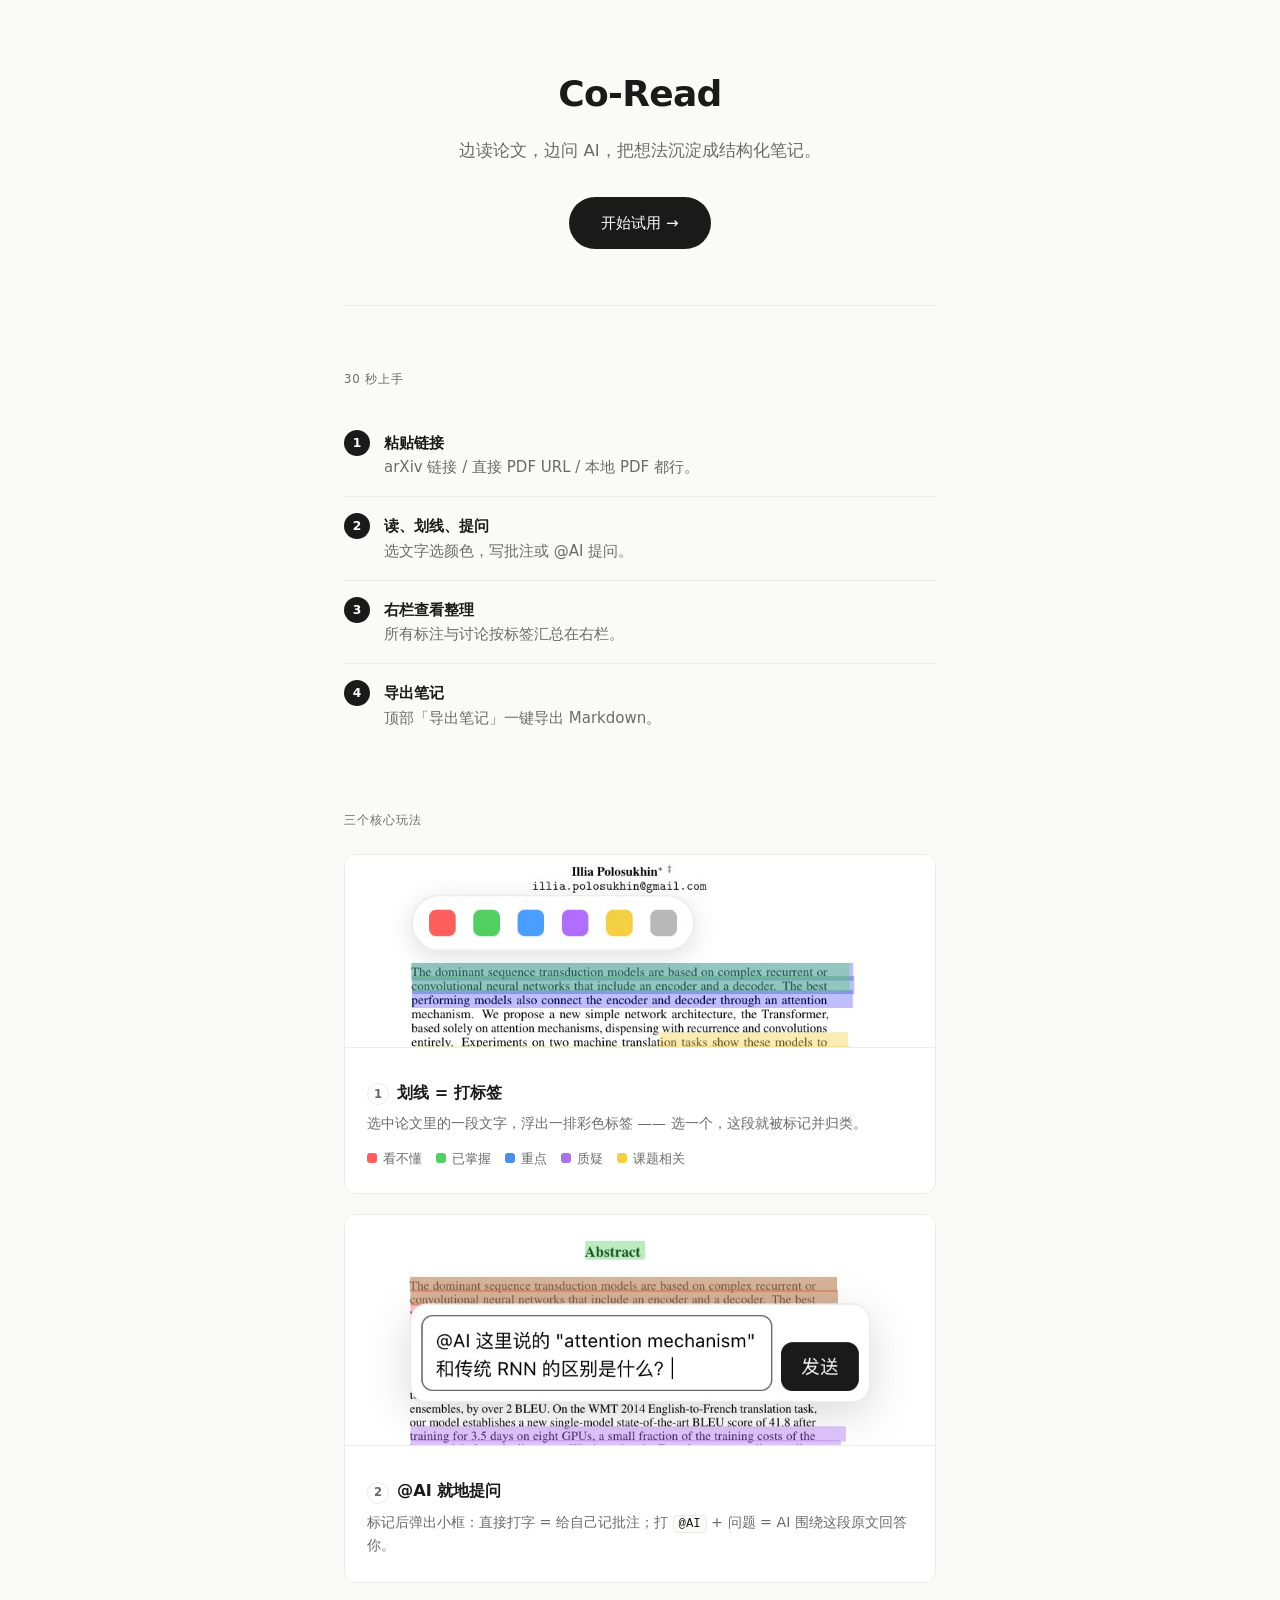
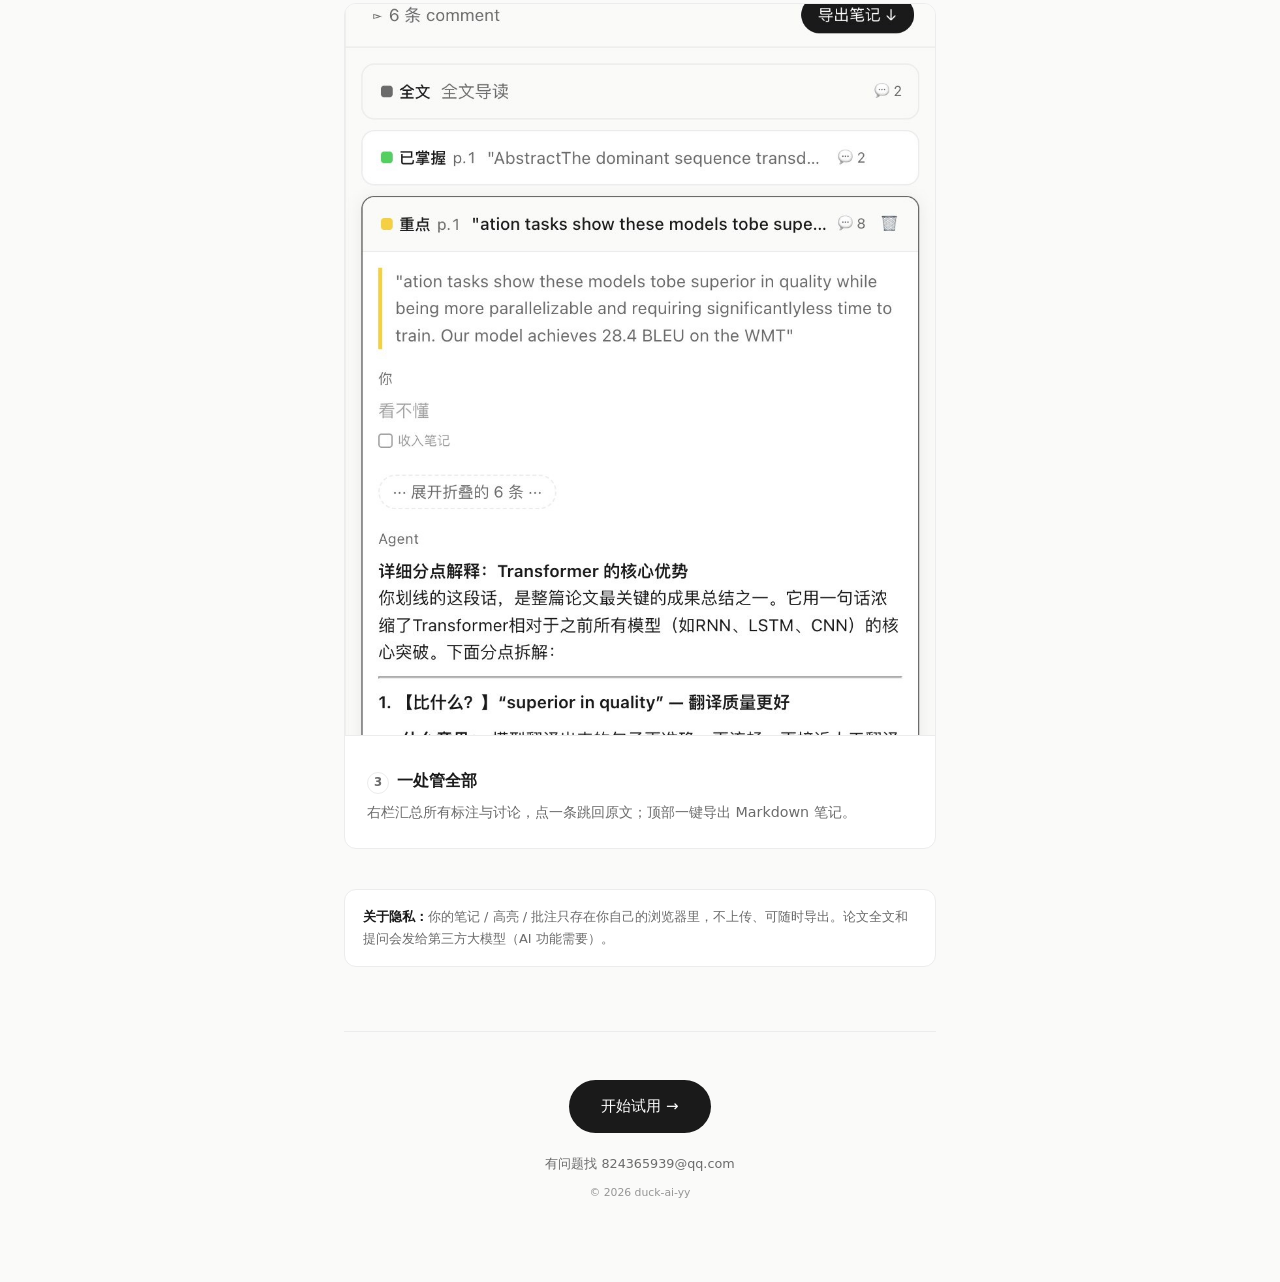
==== guide.html @ 9d164154 "部署试用前的收尾：埋点 / 引导页 / 版权 / 去品牌三角 为给 5 名研究参与者试用做准备： - 自建轻量埋点（/api/event + track 助手）：只记行为信号、不记任何   内容/PI" ====
<!DOCTYPE html>
<html lang="zh">
<head>
<meta charset="UTF-8">
<meta name="viewport" content="width=device-width, initial-scale=1.0">
<title>Co-Read · 试用引导</title>
<link rel="icon" href="data:image/svg+xml,%3Csvg xmlns='http://www.w3.org/2000/svg' viewBox='0 0 16 16'%3E%3Ctext y='14' font-size='14'%3EC%3C/text%3E%3C/svg%3E">
<style>
  :root {
    --bg: #fafaf9;
    --surface: #ffffff;
    --ink: #1a1a1a;
    --ink-soft: #6b6b6b;
    --line: #ececec;
    --accent: #1a1a1a;
    --radius: 12px;
  }
  * { box-sizing: border-box; margin: 0; padding: 0; }
  html, body {
    font-family: -apple-system, BlinkMacSystemFont, "Inter", "PingFang SC", system-ui, sans-serif;
    font-size: 15px;
    line-height: 1.65;
    color: var(--ink);
    background: var(--bg);
    -webkit-font-smoothing: antialiased;
  }

  .page {
    max-width: 640px;
    margin: 0 auto;
    padding: 64px 24px 80px;
  }

  /* ===== Hero ===== */
  .hero { text-align: center; padding-bottom: 56px; border-bottom: 1px solid var(--line); }
  .brand {
    font-size: 2.4rem;
    font-weight: 600;
    letter-spacing: -0.02em;
    margin-bottom: 14px;
  }
  .lede {
    color: var(--ink-soft);
    font-size: 1.1rem;
    max-width: 420px;
    margin: 0 auto 32px;
  }

  /* ===== 主按钮 ===== */
  .cta {
    display: inline-block;
    background: var(--accent);
    color: #fff;
    text-decoration: none;
    font-size: 1rem;
    font-weight: 500;
    padding: 14px 32px;
    border-radius: 999px;
    transition: filter 0.15s;
  }
  .cta:hover { filter: brightness(1.35); }

  /* ===== 段落标题 ===== */
  .section-label {
    font-size: 0.78rem;
    letter-spacing: 0.08em;
    text-transform: uppercase;
    color: var(--ink-soft);
    margin: 64px 0 24px;
  }

  /* ===== 玩法卡片 ===== */
  .feature {
    background: var(--surface);
    border: 1px solid var(--line);
    border-radius: var(--radius);
    overflow: hidden;
    margin-bottom: 20px;
  }
  .feature figure { background: var(--bg); border-bottom: 1px solid var(--line); }
  .feature img { display: block; width: 100%; height: auto; }
  .feature .body { padding: 32px 22px 24px; }
  .feature h3 {
    font-size: 1.08rem;
    font-weight: 600;
    margin-bottom: 6px;
    display: flex;
    align-items: baseline;
    gap: 8px;
  }
  .feature h3 .num {
    flex: 0 0 auto;
    font-size: 0.78rem;
    font-weight: 600;
    color: var(--ink-soft);
    border: 1px solid var(--line);
    border-radius: 999px;
    width: 22px; height: 22px;
    display: inline-flex; align-items: center; justify-content: center;
  }
  .feature p { color: var(--ink-soft); font-size: 0.95rem; }
  .feature code {
    font-family: ui-monospace, SFMono-Regular, Menlo, monospace;
    font-size: 0.86em;
    background: var(--bg);
    border: 1px solid var(--line);
    border-radius: 4px;
    padding: 1px 5px;
    color: var(--ink);
  }

  /* ===== 标签色点（玩法 1 的小注脚）===== */
  .tag-row {
    display: flex;
    flex-wrap: wrap;
    gap: 6px 14px;
    margin-top: 12px;
    font-size: 0.85rem;
    color: var(--ink-soft);
  }
  .tag-chip { display: inline-flex; align-items: center; gap: 6px; }
  .dot { width: 10px; height: 10px; border-radius: 3px; flex: 0 0 auto; }

  /* ===== 30 秒上手 ===== */
  .steps { list-style: none; counter-reset: step; }
  .steps li {
    counter-increment: step;
    display: flex;
    gap: 14px;
    padding: 16px 0;
    border-bottom: 1px solid var(--line);
  }
  .steps li:last-child { border-bottom: none; }
  .steps li::before {
    content: counter(step);
    flex: 0 0 auto;
    width: 26px; height: 26px;
    border-radius: 999px;
    background: var(--accent);
    color: #fff;
    font-size: 0.82rem;
    font-weight: 600;
    display: flex; align-items: center; justify-content: center;
  }
  .steps .step-text { padding-top: 1px; }
  .steps .step-text strong { font-weight: 600; }
  .steps .step-text span { color: var(--ink-soft); }

  /* ===== 隐私 ===== */
  .privacy {
    margin-top: 40px;
    padding: 16px 18px;
    background: var(--surface);
    border: 1px solid var(--line);
    border-radius: var(--radius);
    font-size: 0.86rem;
    line-height: 1.7;
    color: var(--ink-soft);
  }
  .privacy strong { color: var(--ink); font-weight: 600; }

  /* ===== 底部 ===== */
  .foot {
    margin-top: 64px;
    padding-top: 48px;
    border-top: 1px solid var(--line);
    text-align: center;
  }
  .foot .contact {
    margin-top: 20px;
    font-size: 0.85rem;
    color: var(--ink-soft);
  }
  .foot .copyright {
    margin-top: 10px;
    font-size: 0.72rem;
    color: var(--ink-soft);
    opacity: 0.7;
  }

  @media (max-width: 480px) {
    .page { padding: 48px 18px 64px; }
    .brand { font-size: 2rem; }
  }
</style>
</head>
<body>
<div class="page">

  <!-- Hero -->
  <header class="hero">
    <div class="brand">Co-Read</div>
    <p class="lede">边读论文，边问 AI，把想法沉淀成结构化笔记。</p>
    <a class="cta" href="https://co-read-web.onrender.com/">开始试用 →</a>
  </header>

  <!-- 30 秒上手 -->
  <div class="section-label">30 秒上手</div>
  <ol class="steps">
    <li><div class="step-text"><strong>粘贴链接</strong><br><span>arXiv 链接 / 直接 PDF URL / 本地 PDF 都行。</span></div></li>
    <li><div class="step-text"><strong>读、划线、提问</strong><br><span>选文字选颜色，写批注或 @AI 提问。</span></div></li>
    <li><div class="step-text"><strong>右栏查看整理</strong><br><span>所有标注与讨论按标签汇总在右栏。</span></div></li>
    <li><div class="step-text"><strong>导出笔记</strong><br><span>顶部「导出笔记」一键导出 Markdown。</span></div></li>
  </ol>

  <!-- 三个核心玩法 -->
  <div class="section-label">三个核心玩法</div>

  <article class="feature">
    <figure>
      <img src="/guide-assets/theme1-palette.jpeg" alt="选中论文文字后浮出的彩色标签色板">
    </figure>
    <div class="body">
      <h3><span class="num">1</span>划线 = 打标签</h3>
      <p>选中论文里的一段文字，浮出一排彩色标签 —— 选一个，这段就被标记并归类。</p>
      <div class="tag-row">
        <span class="tag-chip"><span class="dot" style="background:#ff5e5e"></span>看不懂</span>
        <span class="tag-chip"><span class="dot" style="background:#54d062"></span>已掌握</span>
        <span class="tag-chip"><span class="dot" style="background:#4a90e2"></span>重点</span>
        <span class="tag-chip"><span class="dot" style="background:#a972e8"></span>质疑</span>
        <span class="tag-chip"><span class="dot" style="background:#f5d042"></span>课题相关</span>
      </div>
    </div>
  </article>

  <article class="feature">
    <figure>
      <img src="/guide-assets/theme2-compose.jpeg" alt="标记后弹出的批注框，输入 @AI 即可提问">
    </figure>
    <div class="body">
      <h3><span class="num">2</span>@AI 就地提问</h3>
      <p>标记后弹出小框：直接打字 = 给自己记批注；打 <code>@AI</code> + 问题 = AI 围绕这段原文回答你。</p>
    </div>
  </article>

  <article class="feature">
    <figure>
      <img src="/guide-assets/theme3-panel.jpeg" alt="右栏汇总所有标注与讨论的列表">
    </figure>
    <div class="body">
      <h3><span class="num">3</span>一处管全部</h3>
      <p>右栏汇总所有标注与讨论，点一条跳回原文；顶部一键导出 Markdown 笔记。</p>
    </div>
  </article>

  <!-- 隐私 -->
  <div class="privacy">
    <strong>关于隐私：</strong>你的笔记 / 高亮 / 批注只存在你自己的浏览器里，不上传、可随时导出。论文全文和提问会发给第三方大模型（AI 功能需要）。
  </div>

  <!-- 底部 -->
  <footer class="foot">
    <a class="cta" href="https://co-read-web.onrender.com/">开始试用 →</a>
    <p class="contact">有问题找 824365939@qq.com</p>
    <p class="copyright">© 2026 duck-ai-yy</p>
  </footer>

</div>
</body>
</html>
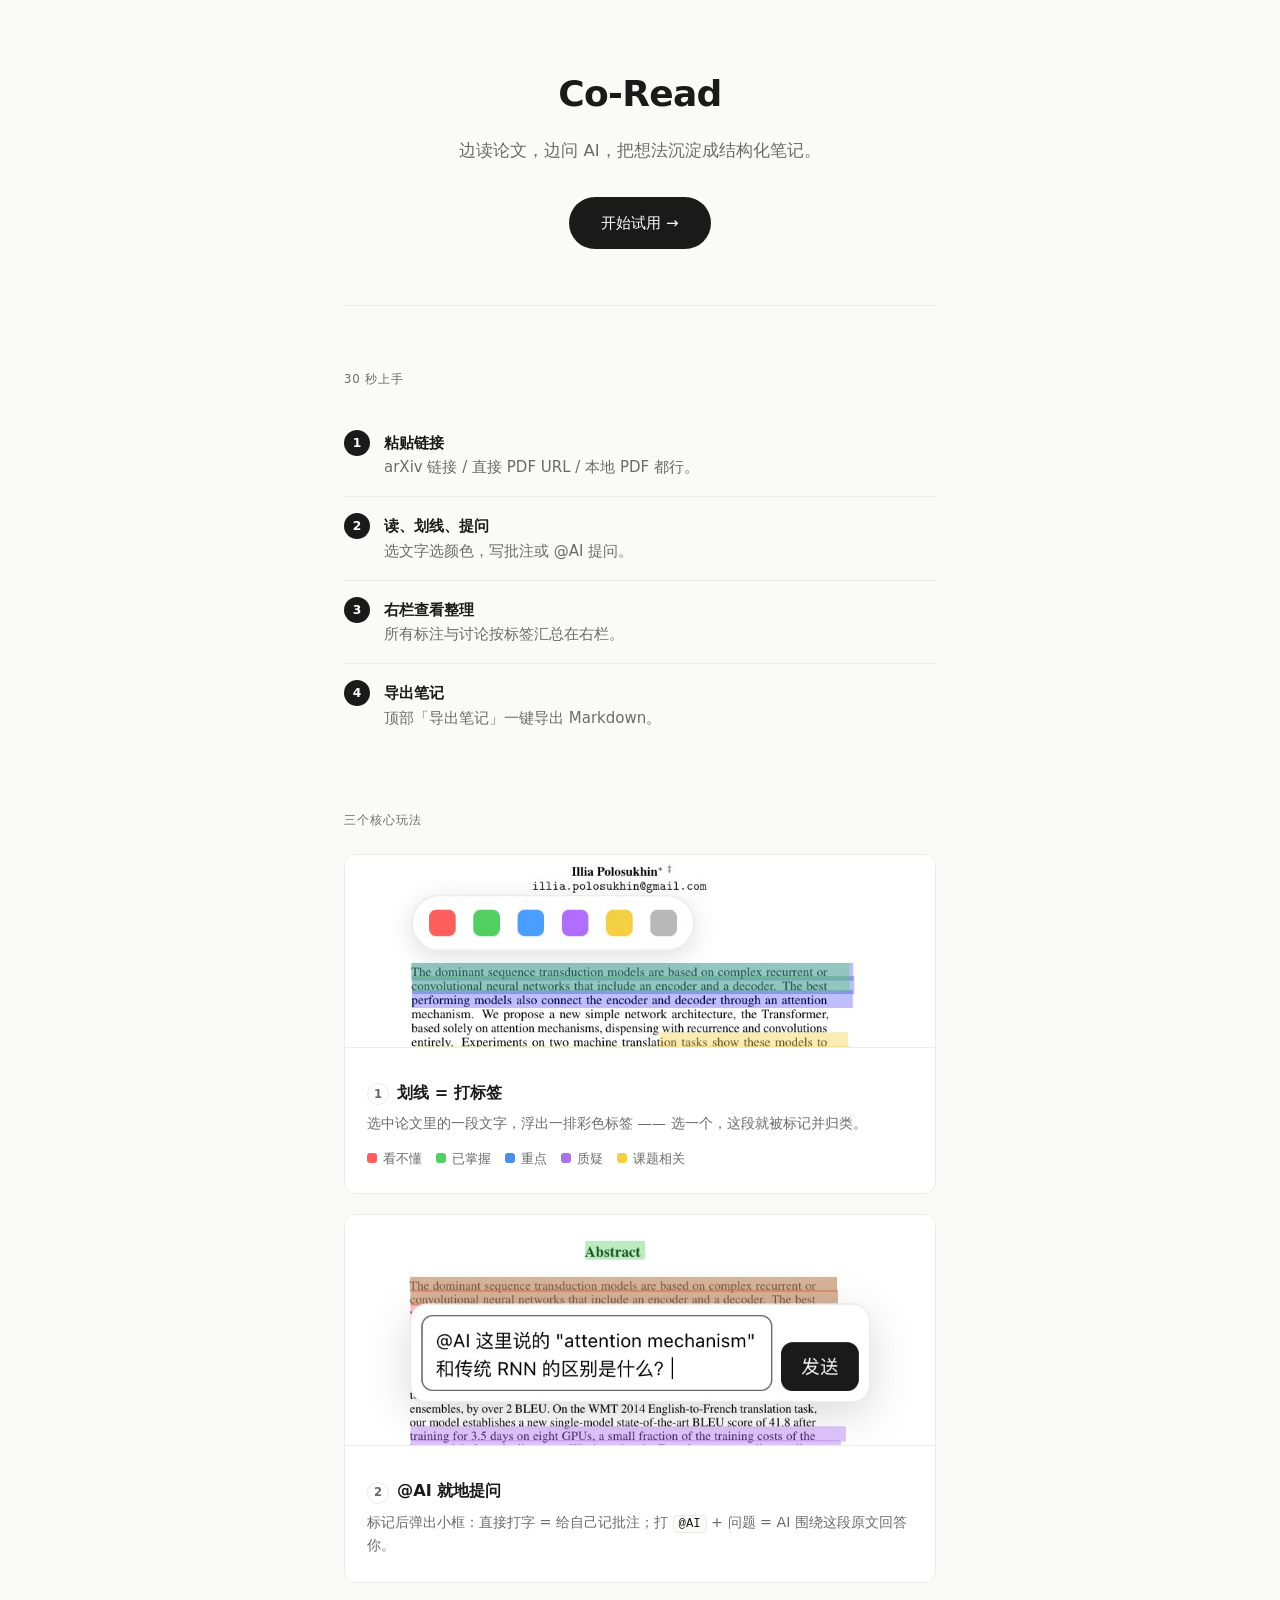
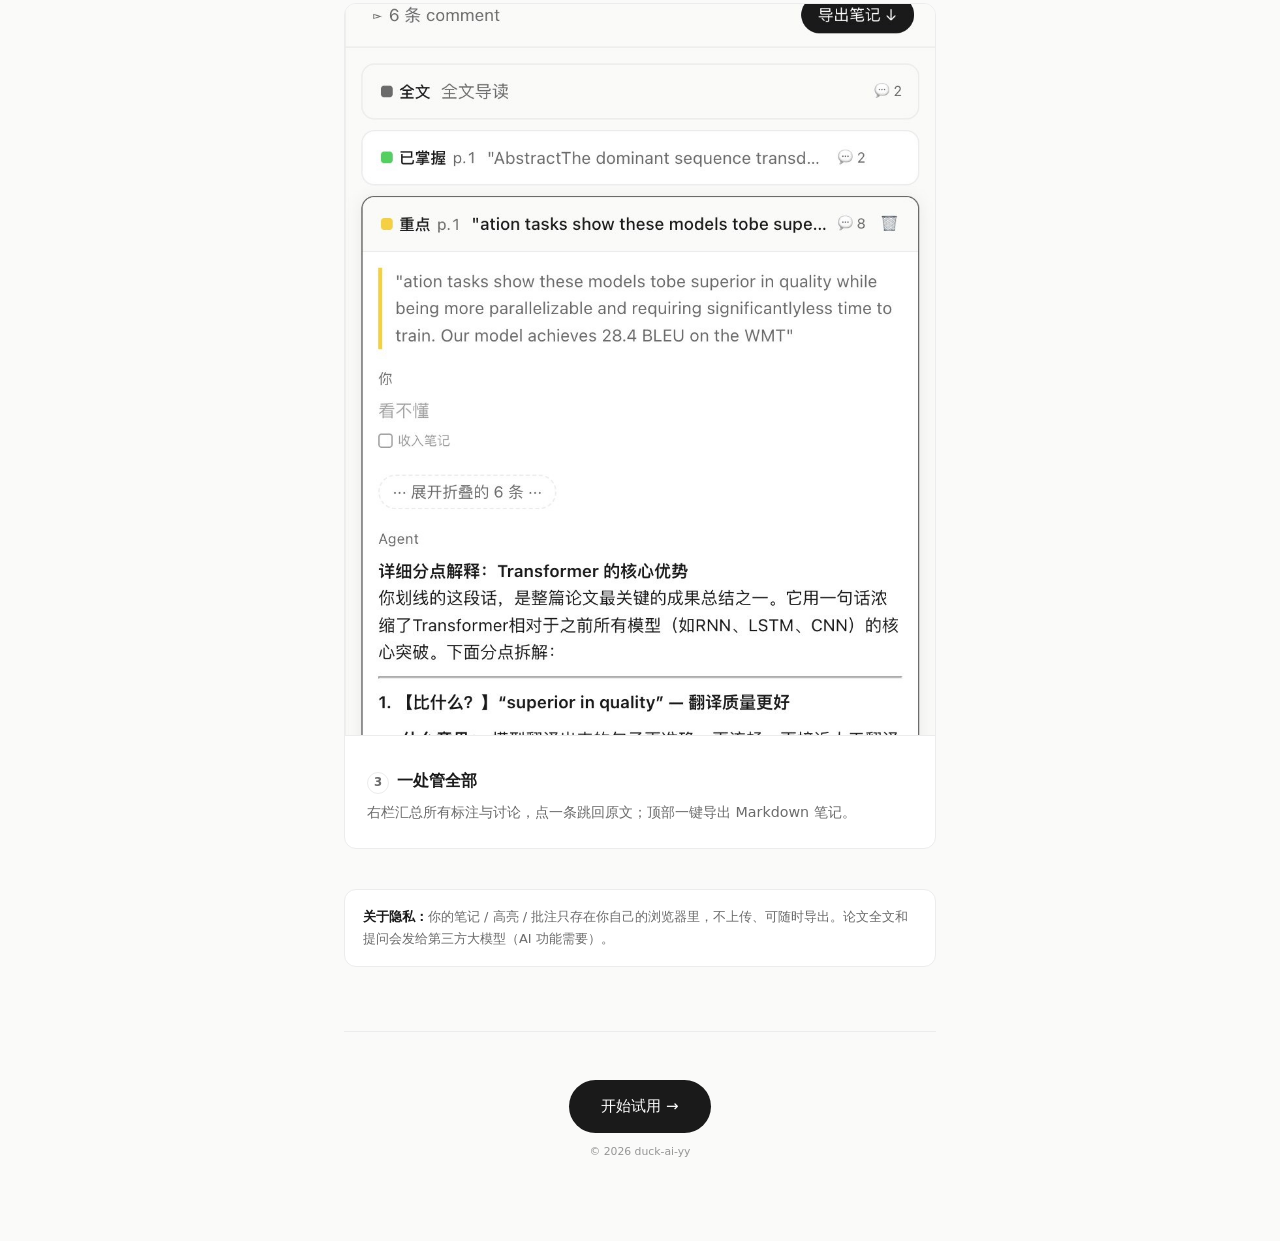
==== commit ccbb8542: "chore: 移除引导页的个人联系方式 仓库即将 public，去掉 guide.html 的 QQ 邮箱，避免被爬虫抓取。  Co-Authored-By: Claude Opus 4.7 (1M " ====
--- a/guide.html
+++ b/guide.html
@@ -251,7 +251,6 @@
   <!-- 底部 -->
   <footer class="foot">
     <a class="cta" href="https://co-read-web.onrender.com/">开始试用 →</a>
-    <p class="contact">有问题找 824365939@qq.com</p>
     <p class="copyright">© 2026 duck-ai-yy</p>
   </footer>
 
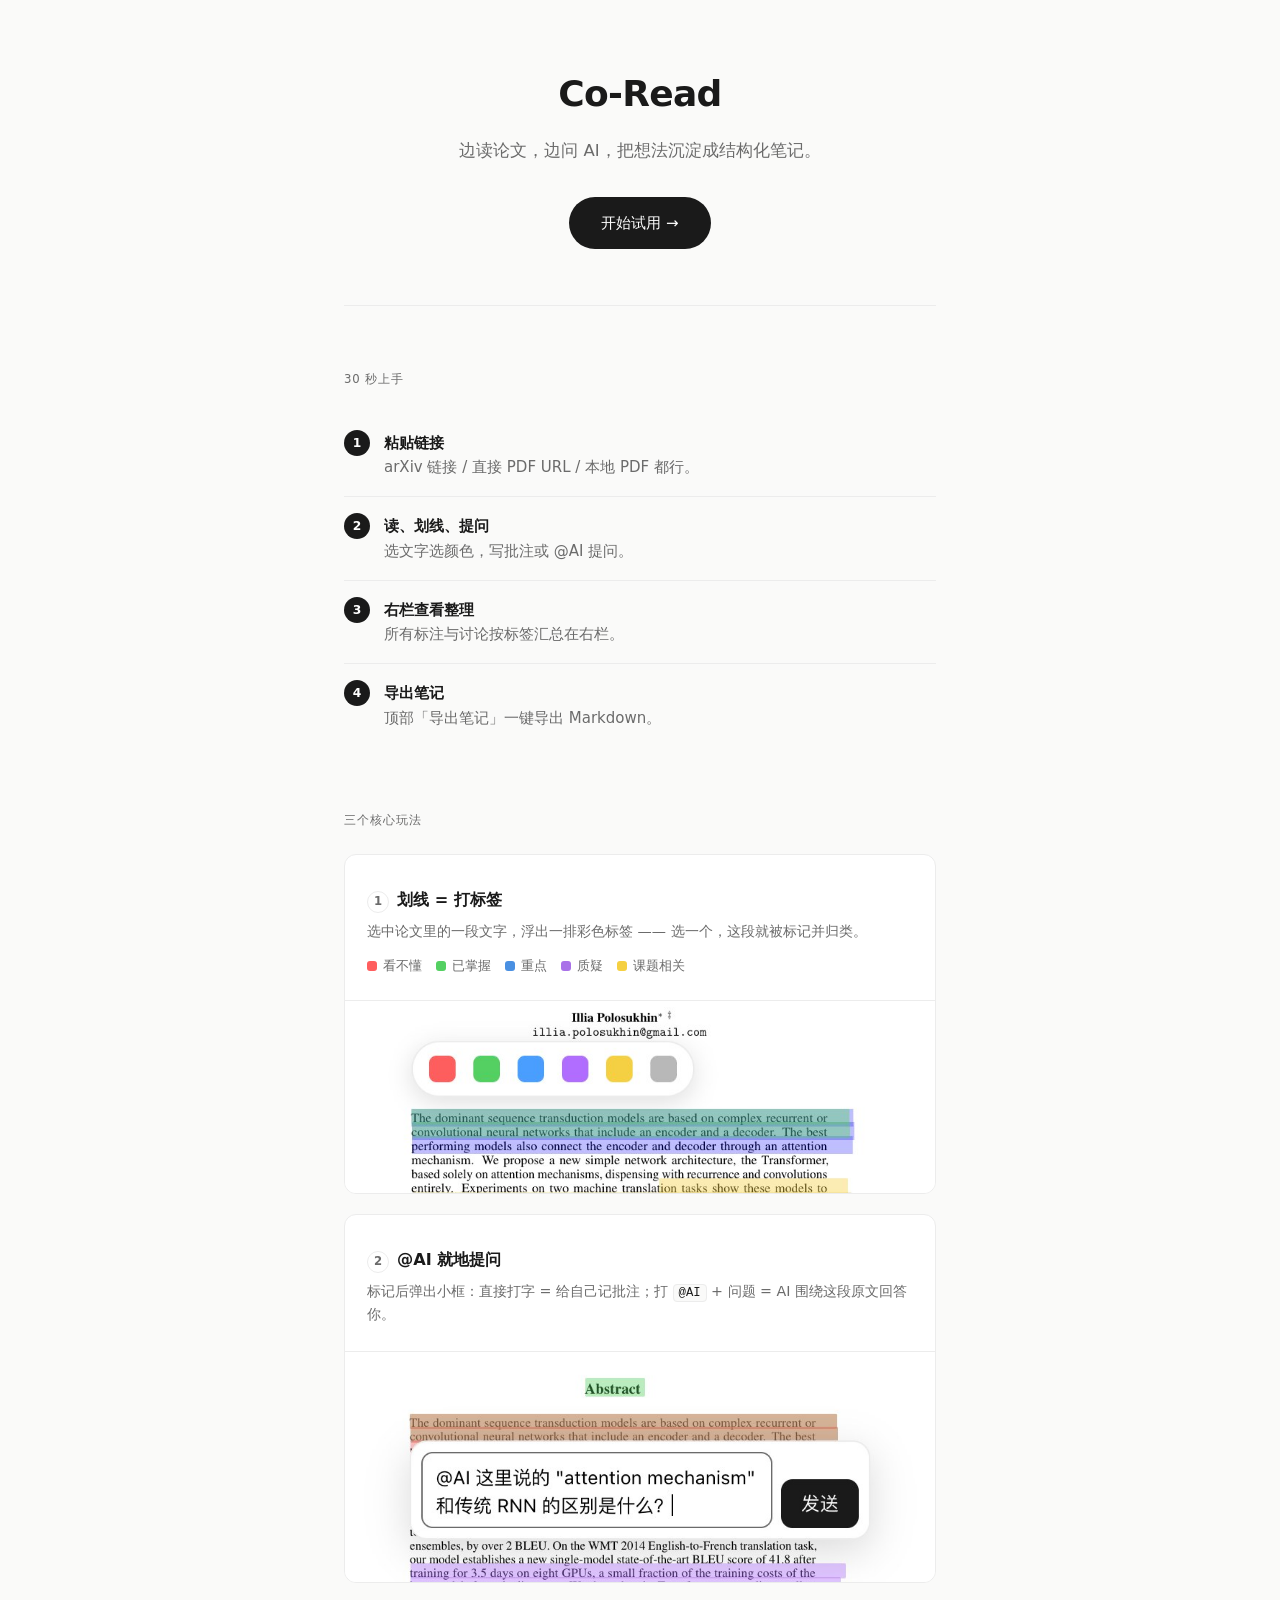
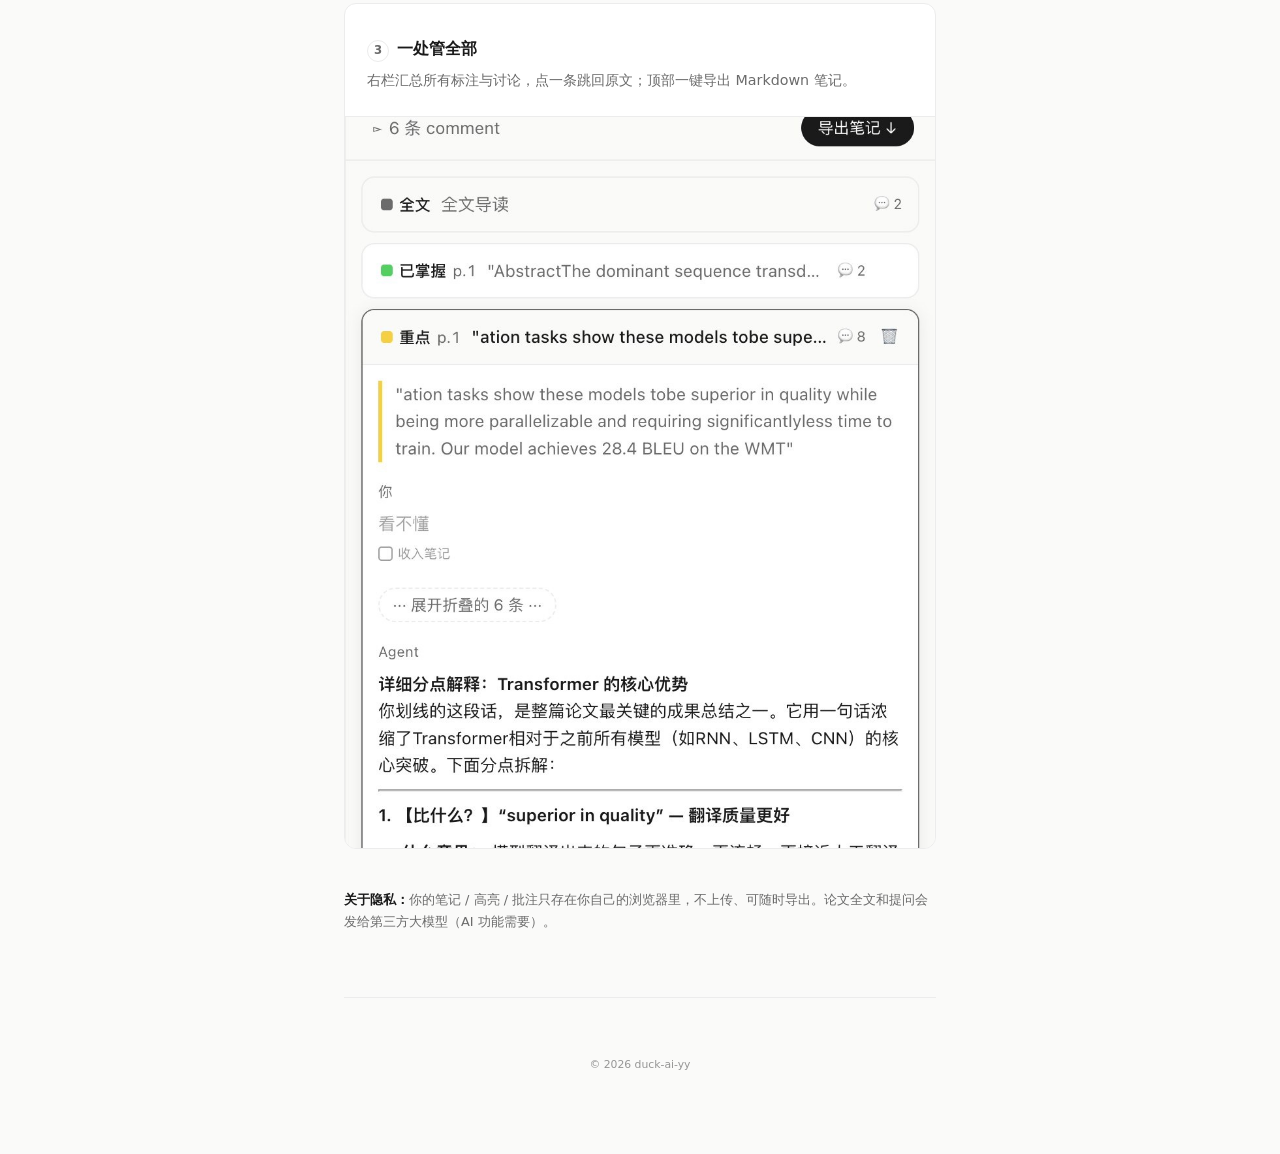
==== commit bea7dca7: "feat: 首页加 Clio 示例 paper + 引导页调整 为朋友圈试用做准备：  - 首页示例：新访客首次进入自动注入一篇带 3 条彩色标注的 Clio 论文示例，作为默认主题；不再弹「新建主题" ====
--- a/guide.html
+++ b/guide.html
@@ -77,7 +77,7 @@
     overflow: hidden;
     margin-bottom: 20px;
   }
-  .feature figure { background: var(--bg); border-bottom: 1px solid var(--line); }
+  .feature figure { background: var(--bg); border-top: 1px solid var(--line); }
   .feature img { display: block; width: 100%; height: auto; }
   .feature .body { padding: 32px 22px 24px; }
   .feature h3 {
@@ -149,10 +149,6 @@
   /* ===== 隐私 ===== */
   .privacy {
     margin-top: 40px;
-    padding: 16px 18px;
-    background: var(--surface);
-    border: 1px solid var(--line);
-    border-radius: var(--radius);
     font-size: 0.86rem;
     line-height: 1.7;
     color: var(--ink-soft);
@@ -207,9 +203,6 @@
   <div class="section-label">三个核心玩法</div>
 
   <article class="feature">
-    <figure>
-      <img src="/guide-assets/theme1-palette.jpeg" alt="选中论文文字后浮出的彩色标签色板">
-    </figure>
     <div class="body">
       <h3><span class="num">1</span>划线 = 打标签</h3>
       <p>选中论文里的一段文字，浮出一排彩色标签 —— 选一个，这段就被标记并归类。</p>
@@ -221,26 +214,29 @@
         <span class="tag-chip"><span class="dot" style="background:#f5d042"></span>课题相关</span>
       </div>
     </div>
+    <figure>
+      <img src="/guide-assets/theme1-palette.jpeg" alt="选中论文文字后浮出的彩色标签色板">
+    </figure>
   </article>
 
   <article class="feature">
-    <figure>
-      <img src="/guide-assets/theme2-compose.jpeg" alt="标记后弹出的批注框，输入 @AI 即可提问">
-    </figure>
     <div class="body">
       <h3><span class="num">2</span>@AI 就地提问</h3>
       <p>标记后弹出小框：直接打字 = 给自己记批注；打 <code>@AI</code> + 问题 = AI 围绕这段原文回答你。</p>
     </div>
+    <figure>
+      <img src="/guide-assets/theme2-compose.jpeg" alt="标记后弹出的批注框，输入 @AI 即可提问">
+    </figure>
   </article>
 
   <article class="feature">
-    <figure>
-      <img src="/guide-assets/theme3-panel.jpeg" alt="右栏汇总所有标注与讨论的列表">
-    </figure>
     <div class="body">
       <h3><span class="num">3</span>一处管全部</h3>
       <p>右栏汇总所有标注与讨论，点一条跳回原文；顶部一键导出 Markdown 笔记。</p>
     </div>
+    <figure>
+      <img src="/guide-assets/theme3-panel.jpeg" alt="右栏汇总所有标注与讨论的列表">
+    </figure>
   </article>
 
   <!-- 隐私 -->
@@ -250,7 +246,6 @@
 
   <!-- 底部 -->
   <footer class="foot">
-    <a class="cta" href="https://co-read-web.onrender.com/">开始试用 →</a>
     <p class="copyright">© 2026 duck-ai-yy</p>
   </footer>
 
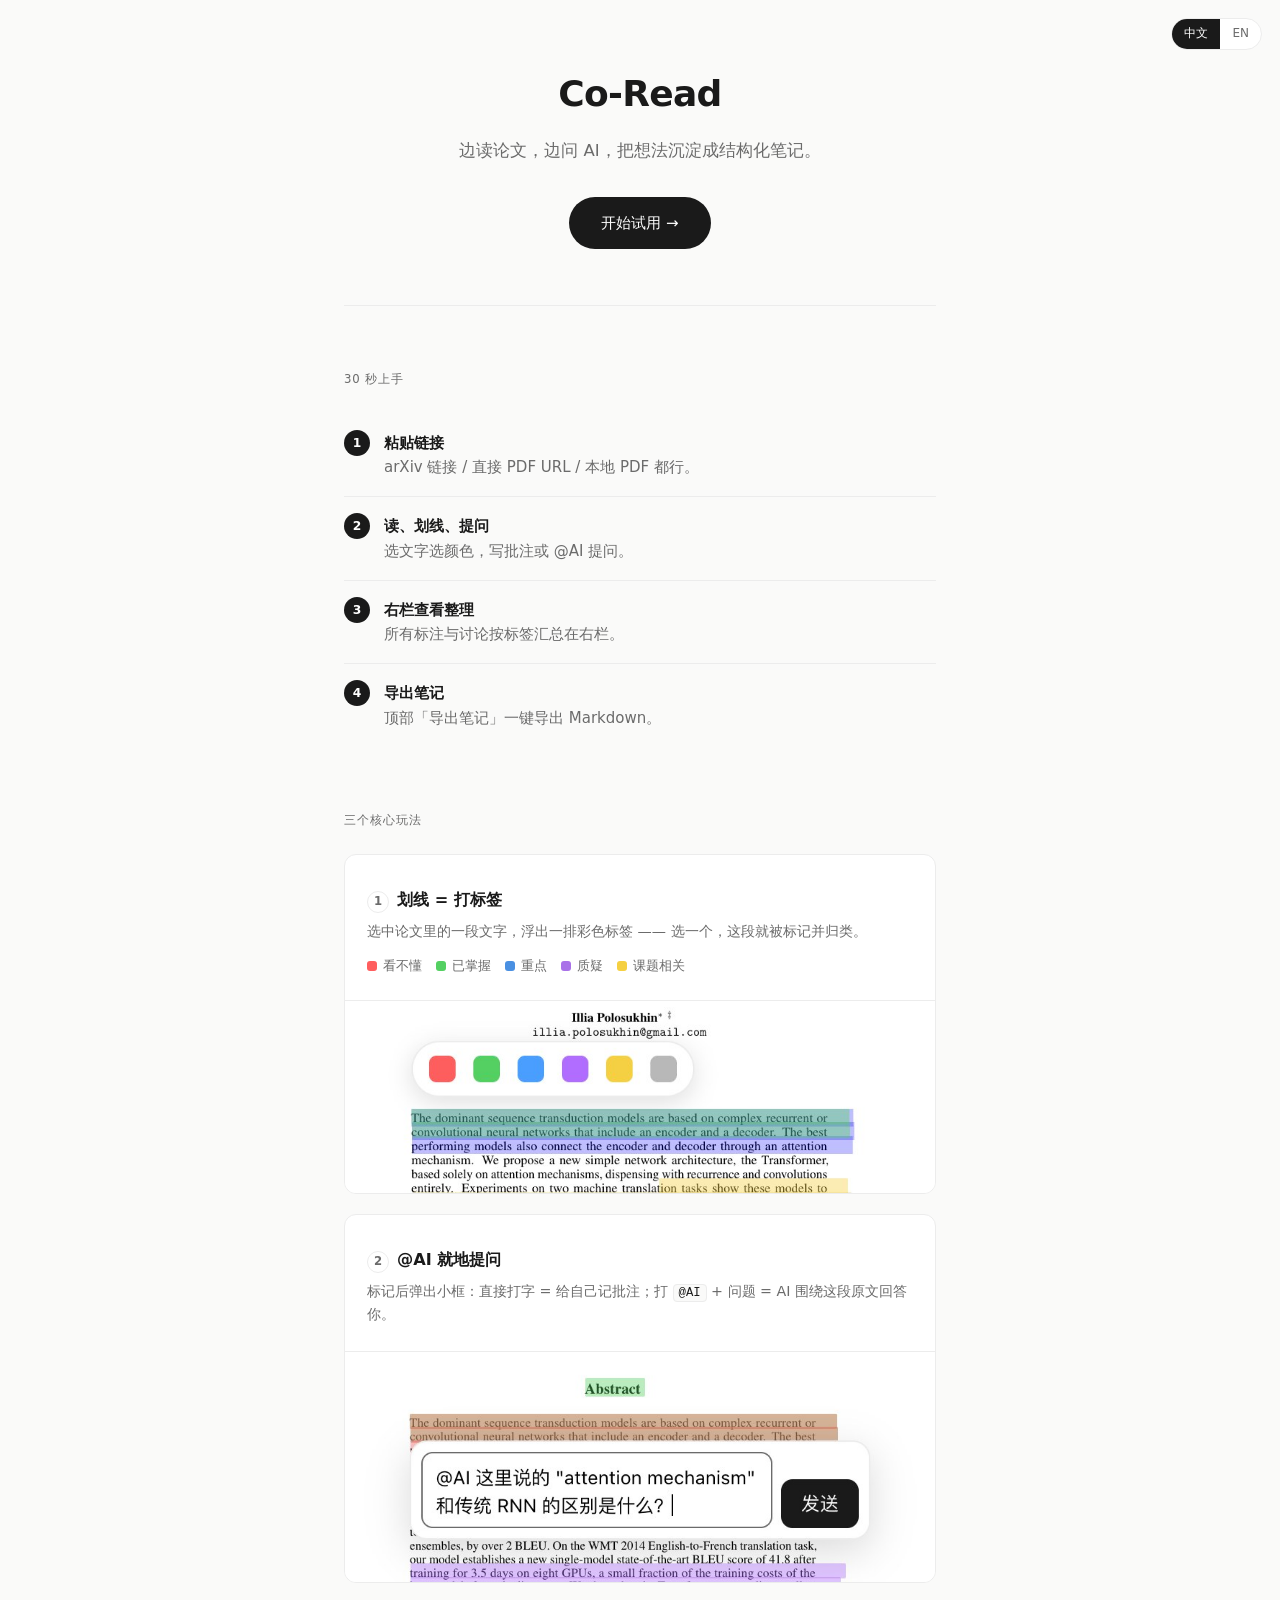
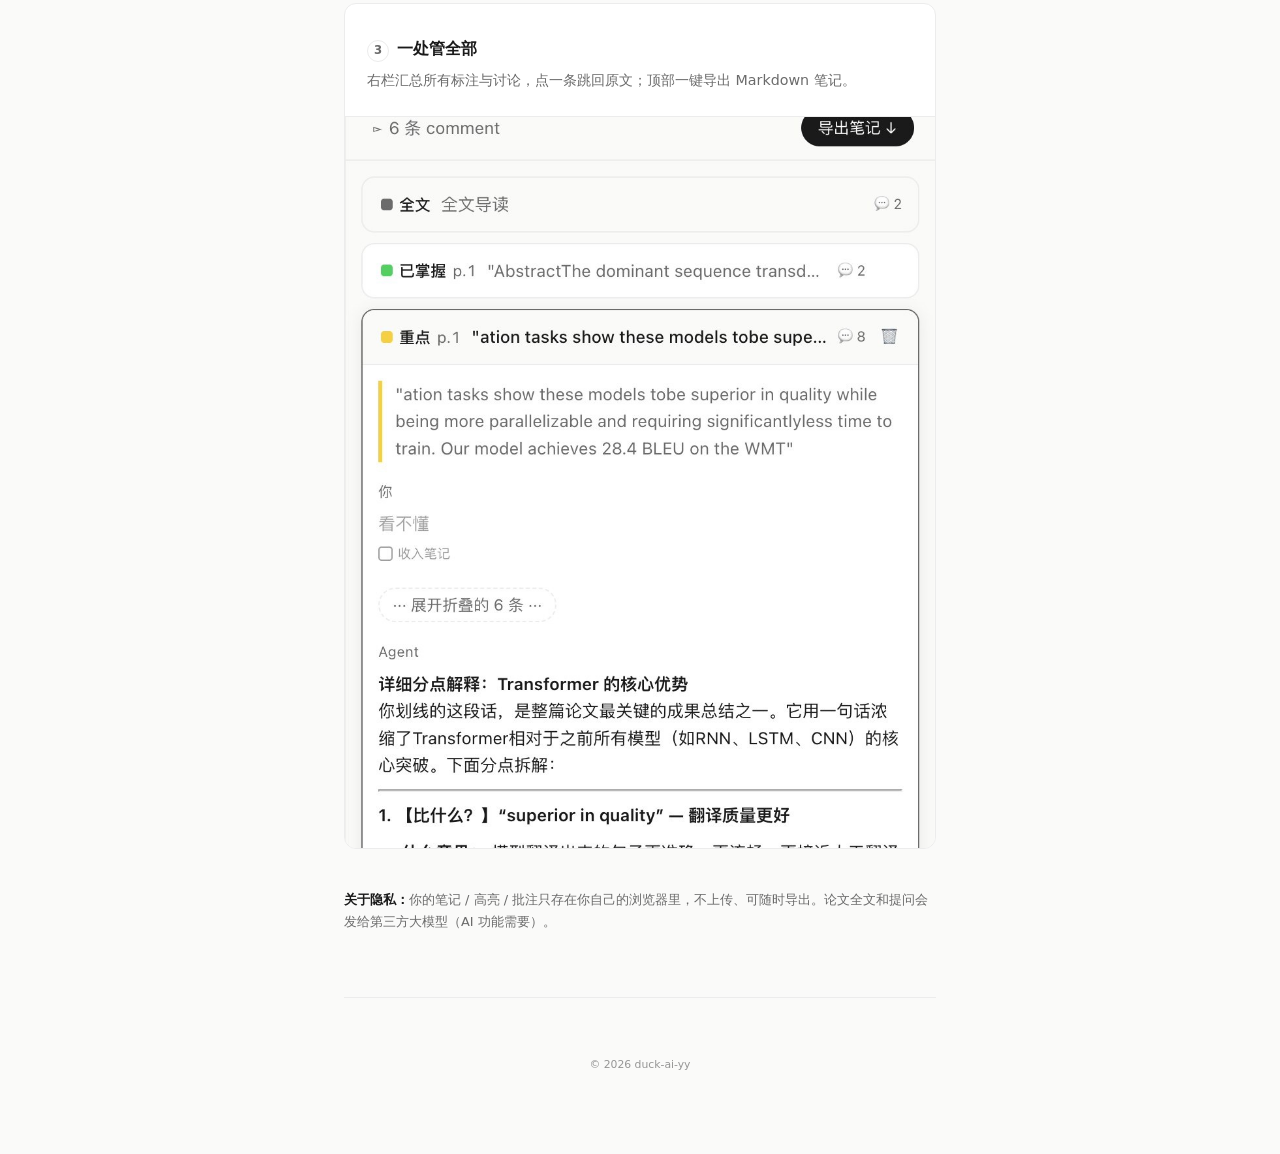
==== commit e7215230: "feat: 产品 + 引导页 + README 中英双语 为面向英语研究者 / 国际 HR 做准备：  - 产品 UI：加中/英语言切换（仅首页，默认中文），全部界面文案进 i18n 表；示例种子双语" ====
--- a/guide.html
+++ b/guide.html
@@ -174,6 +174,33 @@
     opacity: 0.7;
   }
 
+  /* ===== 语言切换 ===== */
+  .lang-switch {
+    position: fixed;
+    top: 18px;
+    right: 18px;
+    z-index: 10;
+    display: flex;
+    border: 1px solid var(--line);
+    border-radius: 999px;
+    background: var(--surface);
+    overflow: hidden;
+    font-size: 0.8rem;
+  }
+  .lang-switch button {
+    border: none;
+    background: transparent;
+    color: var(--ink-soft);
+    padding: 5px 12px;
+    cursor: pointer;
+    font: inherit;
+    transition: background 0.15s, color 0.15s;
+  }
+  .lang-switch button.active {
+    background: var(--accent);
+    color: #fff;
+  }
+
   @media (max-width: 480px) {
     .page { padding: 48px 18px 64px; }
     .brand { font-size: 2rem; }
@@ -181,67 +208,73 @@
 </style>
 </head>
 <body>
+
+<div class="lang-switch">
+  <button id="lang-zh" type="button">中文</button>
+  <button id="lang-en" type="button">EN</button>
+</div>
+
 <div class="page">
 
   <!-- Hero -->
   <header class="hero">
     <div class="brand">Co-Read</div>
-    <p class="lede">边读论文，边问 AI，把想法沉淀成结构化笔记。</p>
-    <a class="cta" href="https://co-read-web.onrender.com/">开始试用 →</a>
+    <p class="lede" data-i18n="lede"></p>
+    <a class="cta" href="https://co-read-web.onrender.com/" data-i18n="cta"></a>
   </header>
 
   <!-- 30 秒上手 -->
-  <div class="section-label">30 秒上手</div>
+  <div class="section-label" data-i18n="quickstart"></div>
   <ol class="steps">
-    <li><div class="step-text"><strong>粘贴链接</strong><br><span>arXiv 链接 / 直接 PDF URL / 本地 PDF 都行。</span></div></li>
-    <li><div class="step-text"><strong>读、划线、提问</strong><br><span>选文字选颜色，写批注或 @AI 提问。</span></div></li>
-    <li><div class="step-text"><strong>右栏查看整理</strong><br><span>所有标注与讨论按标签汇总在右栏。</span></div></li>
-    <li><div class="step-text"><strong>导出笔记</strong><br><span>顶部「导出笔记」一键导出 Markdown。</span></div></li>
+    <li><div class="step-text"><strong data-i18n="step1t"></strong><br><span data-i18n="step1d"></span></div></li>
+    <li><div class="step-text"><strong data-i18n="step2t"></strong><br><span data-i18n="step2d"></span></div></li>
+    <li><div class="step-text"><strong data-i18n="step3t"></strong><br><span data-i18n="step3d"></span></div></li>
+    <li><div class="step-text"><strong data-i18n="step4t"></strong><br><span data-i18n="step4d"></span></div></li>
   </ol>
 
   <!-- 三个核心玩法 -->
-  <div class="section-label">三个核心玩法</div>
+  <div class="section-label" data-i18n="features"></div>
 
   <article class="feature">
     <div class="body">
-      <h3><span class="num">1</span>划线 = 打标签</h3>
-      <p>选中论文里的一段文字，浮出一排彩色标签 —— 选一个，这段就被标记并归类。</p>
+      <h3><span class="num">1</span><span data-i18n="f1t"></span></h3>
+      <p data-i18n="f1d"></p>
       <div class="tag-row">
-        <span class="tag-chip"><span class="dot" style="background:#ff5e5e"></span>看不懂</span>
-        <span class="tag-chip"><span class="dot" style="background:#54d062"></span>已掌握</span>
-        <span class="tag-chip"><span class="dot" style="background:#4a90e2"></span>重点</span>
-        <span class="tag-chip"><span class="dot" style="background:#a972e8"></span>质疑</span>
-        <span class="tag-chip"><span class="dot" style="background:#f5d042"></span>课题相关</span>
+        <span class="tag-chip"><span class="dot" style="background:#ff5e5e"></span><span data-i18n="tag1"></span></span>
+        <span class="tag-chip"><span class="dot" style="background:#54d062"></span><span data-i18n="tag2"></span></span>
+        <span class="tag-chip"><span class="dot" style="background:#4a90e2"></span><span data-i18n="tag3"></span></span>
+        <span class="tag-chip"><span class="dot" style="background:#a972e8"></span><span data-i18n="tag4"></span></span>
+        <span class="tag-chip"><span class="dot" style="background:#f5d042"></span><span data-i18n="tag5"></span></span>
       </div>
     </div>
     <figure>
-      <img src="/guide-assets/theme1-palette.jpeg" alt="选中论文文字后浮出的彩色标签色板">
+      <img src="/guide-assets/theme1-palette.jpeg" data-i18n-alt="f1alt" alt="">
     </figure>
   </article>
 
   <article class="feature">
     <div class="body">
-      <h3><span class="num">2</span>@AI 就地提问</h3>
-      <p>标记后弹出小框：直接打字 = 给自己记批注；打 <code>@AI</code> + 问题 = AI 围绕这段原文回答你。</p>
+      <h3><span class="num">2</span><span data-i18n="f2t"></span></h3>
+      <p><span data-i18n="f2d_a"></span><code>@AI</code><span data-i18n="f2d_b"></span></p>
     </div>
     <figure>
-      <img src="/guide-assets/theme2-compose.jpeg" alt="标记后弹出的批注框，输入 @AI 即可提问">
+      <img src="/guide-assets/theme2-compose.jpeg" data-i18n-alt="f2alt" alt="">
     </figure>
   </article>
 
   <article class="feature">
     <div class="body">
-      <h3><span class="num">3</span>一处管全部</h3>
-      <p>右栏汇总所有标注与讨论，点一条跳回原文；顶部一键导出 Markdown 笔记。</p>
+      <h3><span class="num">3</span><span data-i18n="f3t"></span></h3>
+      <p data-i18n="f3d"></p>
     </div>
     <figure>
-      <img src="/guide-assets/theme3-panel.jpeg" alt="右栏汇总所有标注与讨论的列表">
+      <img src="/guide-assets/theme3-panel.jpeg" data-i18n-alt="f3alt" alt="">
     </figure>
   </article>
 
   <!-- 隐私 -->
   <div class="privacy">
-    <strong>关于隐私：</strong>你的笔记 / 高亮 / 批注只存在你自己的浏览器里，不上传、可随时导出。论文全文和提问会发给第三方大模型（AI 功能需要）。
+    <strong data-i18n="privacyt"></strong><span data-i18n="privacyd"></span>
   </div>
 
   <!-- 底部 -->
@@ -250,5 +283,90 @@
   </footer>
 
 </div>
+
+<script>
+  const I18N = {
+    zh: {
+      title: "Co-Read · 试用引导",
+      lede: "边读论文，边问 AI，把想法沉淀成结构化笔记。",
+      cta: "开始试用 →",
+      quickstart: "30 秒上手",
+      step1t: "粘贴链接", step1d: "arXiv 链接 / 直接 PDF URL / 本地 PDF 都行。",
+      step2t: "读、划线、提问", step2d: "选文字选颜色，写批注或 @AI 提问。",
+      step3t: "右栏查看整理", step3d: "所有标注与讨论按标签汇总在右栏。",
+      step4t: "导出笔记", step4d: "顶部「导出笔记」一键导出 Markdown。",
+      features: "三个核心玩法",
+      f1t: "划线 = 打标签",
+      f1d: "选中论文里的一段文字，浮出一排彩色标签 —— 选一个，这段就被标记并归类。",
+      f1alt: "选中论文文字后浮出的彩色标签色板",
+      tag1: "看不懂", tag2: "已掌握", tag3: "重点", tag4: "质疑", tag5: "课题相关",
+      f2t: "@AI 就地提问",
+      f2d_a: "标记后弹出小框：直接打字 = 给自己记批注；打 ",
+      f2d_b: " + 问题 = AI 围绕这段原文回答你。",
+      f2alt: "标记后弹出的批注框，输入 @AI 即可提问",
+      f3t: "一处管全部",
+      f3d: "右栏汇总所有标注与讨论，点一条跳回原文；顶部一键导出 Markdown 笔记。",
+      f3alt: "右栏汇总所有标注与讨论的列表",
+      privacyt: "关于隐私：",
+      privacyd: "你的笔记 / 高亮 / 批注只存在你自己的浏览器里，不上传、可随时导出。论文全文和提问会发给第三方大模型（AI 功能需要）。"
+    },
+    en: {
+      title: "Co-Read · Getting Started",
+      lede: "Read papers, ask the AI as you go, and turn ideas into structured notes.",
+      cta: "Start trying it →",
+      quickstart: "Up and running in 30 seconds",
+      step1t: "Paste a link", step1d: "An arXiv link, a direct PDF URL, or a local PDF — all work.",
+      step2t: "Read, highlight, ask", step2d: "Select text, pick a color, write a note or ask with @AI.",
+      step3t: "Review in the right panel", step3d: "Every annotation and discussion is grouped by tag in the right panel.",
+      step4t: "Export your notes", step4d: "Hit “Export Notes” at the top to export Markdown in one click.",
+      features: "Three core features",
+      f1t: "Highlight = tag",
+      f1d: "Select a passage in the paper and a row of colored tags appears — pick one, and the passage is marked and categorized.",
+      f1alt: "Colored tag palette that pops up after selecting text in the paper",
+      tag1: "Don't get it", tag2: "Got it", tag3: "Key point", tag4: "Questionable", tag5: "Topic-related",
+      f2t: "Ask @AI in place",
+      f2d_a: "After tagging, a small box pops up: just type = a note for yourself; type ",
+      f2d_b: " + a question = the AI answers it based on that passage.",
+      f2alt: "Annotation box that pops up after tagging; type @AI to ask",
+      f3t: "Everything in one place",
+      f3d: "The right panel aggregates every annotation and discussion; click an entry to jump back to the source. Export Markdown notes in one click from the top.",
+      f3alt: "The right panel listing all annotations and discussions",
+      privacyt: "About privacy: ",
+      privacyd: "Your notes / highlights / annotations live only in your own browser — never uploaded, exportable anytime. The full paper text and your questions are sent to a third-party large language model (required for the AI features)."
+    }
+  };
+
+  function applyLang(lang) {
+    const dict = I18N[lang] || I18N.zh;
+    document.documentElement.lang = lang === "en" ? "en" : "zh";
+    document.title = dict.title;
+    document.querySelectorAll("[data-i18n]").forEach(el => {
+      const v = dict[el.dataset.i18n];
+      if (v != null) el.textContent = v;
+    });
+    document.querySelectorAll("[data-i18n-alt]").forEach(el => {
+      const v = dict[el.dataset.i18nAlt];
+      if (v != null) el.alt = v;
+    });
+    document.getElementById("lang-zh").classList.toggle("active", lang !== "en");
+    document.getElementById("lang-en").classList.toggle("active", lang === "en");
+  }
+
+  function setLang(lang) {
+    try { localStorage.setItem("coread_lang", lang); } catch (e) {}
+    applyLang(lang);
+  }
+
+  let initial = "zh";
+  try {
+    const saved = localStorage.getItem("coread_lang");
+    if (saved === "en" || saved === "zh") initial = saved;
+  } catch (e) {}
+
+  document.getElementById("lang-zh").addEventListener("click", () => setLang("zh"));
+  document.getElementById("lang-en").addEventListener("click", () => setLang("en"));
+  applyLang(initial);
+</script>
+
 </body>
 </html>
